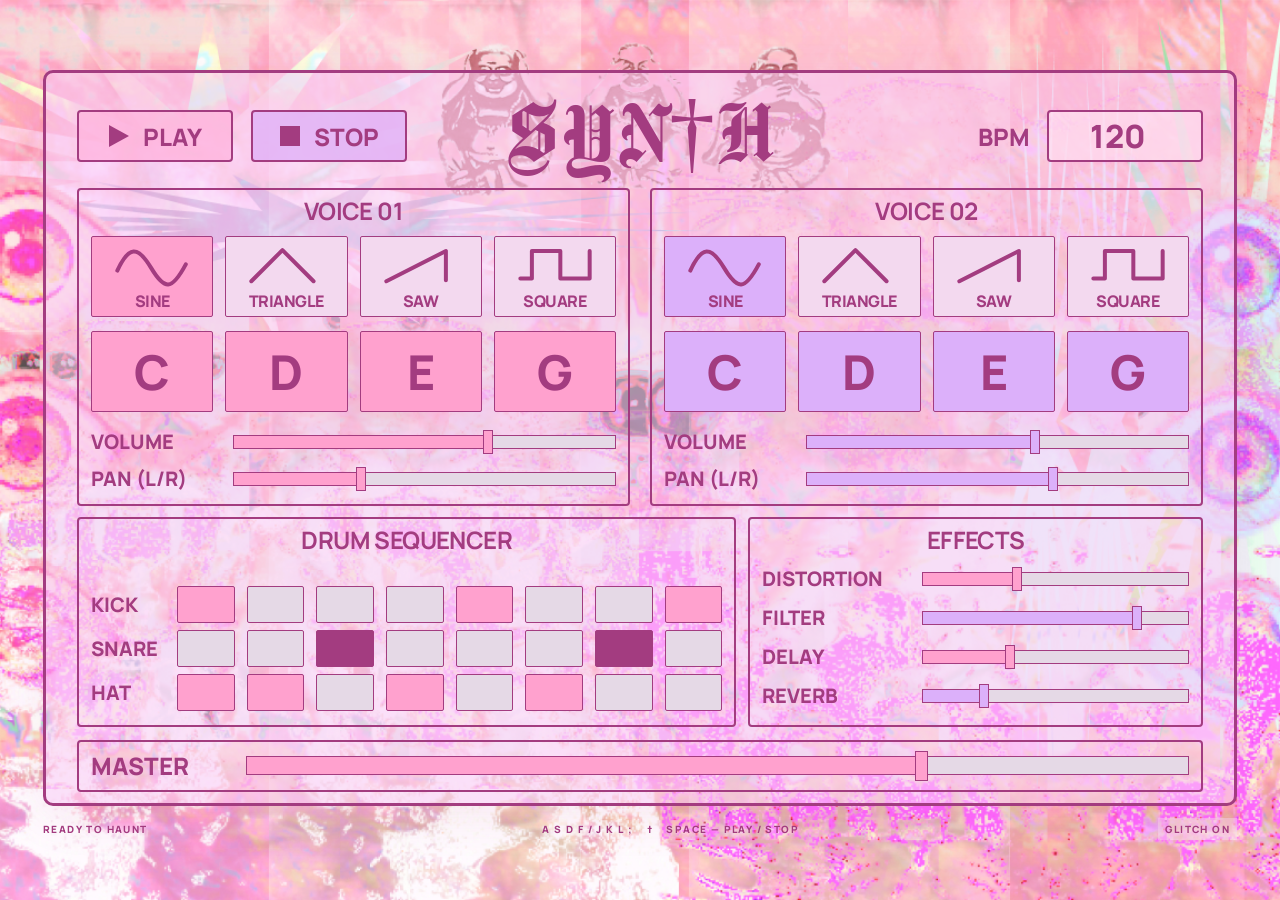
==== index.html @ 4d98a6cd "Update Site source" ====
<!doctype html>
<html lang="ru">
<head>
  <meta charset="utf-8">
  <meta name="viewport" content="width=device-width, initial-scale=1">
  <meta name="theme-color" content="#f5c4ef">
  <meta name="description" content="SYN†H — двухголосный witch house синтезатор и барабанный секвенсор.">
  <title>SYN†H — pink ritual</title>
  <link rel="icon" href="data:image/svg+xml,%3Csvg xmlns='http://www.w3.org/2000/svg' viewBox='0 0 64 64'%3E%3Crect width='64' height='64' rx='12' fill='%23f5c4ef'/%3E%3Ctext x='32' y='48' text-anchor='middle' font-size='52' fill='%23a33c80'%3E†%3C/text%3E%3C/svg%3E">
  <link rel="stylesheet" href="stylesheets/synth.css">
  <script src="javascripts/synth.js" defer></script>
</head>
<body>
  <div class="background" aria-hidden="true"></div>
  <div class="glitch glitch-one" aria-hidden="true"></div>
  <div class="glitch glitch-two" aria-hidden="true"></div>
  <main class="instrument" aria-label="Синтезатор SYN†H">
    <header class="transport">
      <div class="transport-buttons">
        <button id="play" aria-label="Запустить секвенсор" aria-pressed="false"><span class="play-icon"></span> PLAY</button>
        <button id="stop" aria-label="Остановить секвенсор"><span class="stop-icon"></span> STOP</button>
      </div>
      <h1 aria-label="SYNTH">SYN†H</h1>
      <label class="tempo">BPM <input id="bpm" type="number" min="45" max="180" value="120" aria-label="Темп, ударов в минуту"></label>
    </header>
    <div class="voices" id="voices"></div>
    <div class="lower-panels">
      <section class="drums" aria-labelledby="drums-title">
        <h2 id="drums-title">DRUM SEQUENCER</h2>
        <div id="drum-grid"></div>
      </section>
      <section class="effects" aria-labelledby="effects-title">
        <h2 id="effects-title">EFFECTS</h2>
        <label>DISTORTION <input id="distortion" type="range" min="0" max="100" value="35" aria-label="Distortion"></label>
        <label>FILTER <input id="filter" type="range" min="0" max="100" value="82" aria-label="Частота фильтра"></label>
        <label>DELAY <input id="delay" type="range" min="0" max="100" value="32" aria-label="Delay"></label>
        <label>REVERB <input id="reverb" type="range" min="0" max="100" value="22" aria-label="Reverb"></label>
      </section>
    </div>
    <label class="master">MASTER <input id="master" type="range" min="0" max="100" value="72" aria-label="Общая громкость"></label>
  </main>
  <footer><span id="status" role="status">READY TO HAUNT</span><span>A S D F / J K L ; <span class="divider">†</span> SPACE — PLAY / STOP</span><button id="motion" aria-pressed="true" aria-label="Анимация фона">GLITCH ON</button></footer>
</body>
</html>
---- stylesheets/synth.css ----
@font-face{font-family:Manrope;src:url('../fonts/Manrope-Bold.ttf') format('truetype');font-weight:700;font-display:swap}
@font-face{font-family:Manrope;src:url('../fonts/Manrope-ExtraBold.ttf') format('truetype');font-weight:800;font-display:swap}
@font-face{font-family:'Manufacturing Consent';src:url('../fonts/ManufacturingConsent-Regular.ttf') format('truetype');font-weight:400;font-display:swap}
:root{font-family:Manrope,Arial,sans-serif;color:#a33c80;font-weight:800;--ink:#a33c80;--pink:#ffa1ce;--purple:#dcb0fa;--empty:#e5d9e6}
*{box-sizing:border-box}body{margin:0;min-height:100svh;display:flex;flex-direction:column;justify-content:center;align-items:center;padding:32px 24px 22px;background:#f8c4df}button,input{font:inherit;color:inherit}button{cursor:pointer}button:focus-visible,input:focus-visible{outline:3px solid #7a2565;outline-offset:4px}button{touch-action:manipulation}button:disabled{cursor:wait}
.background,.glitch{position:fixed;inset:0;background:url('../images/background.jpg') center/cover no-repeat;pointer-events:none;z-index:-2}.background{animation:drift 23s ease-in-out infinite alternate}.glitch{z-index:-1;opacity:0}.glitch-one{animation:glitch-one 9s steps(1,end) infinite;mix-blend-mode:screen}.glitch-two{animation:glitch-two 13s steps(1,end) infinite;mix-blend-mode:multiply}
@keyframes drift{to{transform:scale(1.025) translate(-.4%,.25%)}}@keyframes glitch-one{0%,93%,96%,100%{opacity:0;transform:none;clip-path:inset(0)}94%{opacity:.55;transform:translateX(9px);clip-path:inset(19% 0 69%)}95%{opacity:.4;transform:translateX(-7px);clip-path:inset(68% 0 19%)}}@keyframes glitch-two{0%,88%,92%,100%{opacity:0}89%{opacity:.32;transform:translateX(-11px);clip-path:inset(43% 0 51%);filter:hue-rotate(35deg)}90%{opacity:.2;transform:translateX(6px);clip-path:inset(79% 0 13%)}}
body.still .background,body.still .glitch{animation:none}.instrument{width:min(1194px,100%);border:3px solid var(--ink);border-radius:10px;padding:26px 31px 11px;background:rgba(247,203,244,.55);box-shadow:0 8px 50px #ab317519;backdrop-filter:blur(.5px)}.transport{display:grid;grid-template-columns:1fr 1fr 1fr;align-items:center;margin-bottom:25px;height:64px}.transport-buttons{display:flex;gap:18px}.transport-buttons button{height:52px;min-width:156px;border:2px solid var(--ink);border-radius:4px;background:#ffb3dcbb;display:flex;gap:14px;align-items:center;justify-content:center;font-size:24px}.transport-buttons #stop{background:#e3b4f7d9}.transport-buttons button:hover{filter:brightness(1.05)}#play[aria-pressed=true]{background:var(--ink);color:#ffd7f0;box-shadow:0 0 22px #e685d7}.play-icon{width:0;height:0;border-top:11px solid transparent;border-bottom:11px solid transparent;border-left:20px solid currentColor}.stop-icon{width:20px;height:20px;background:currentColor}h1{font:400 92px/.8 'Manufacturing Consent',serif;text-align:center;margin:0;white-space:nowrap;transform:translateY(-2px)}.tempo{justify-self:end;display:flex;gap:17px;align-items:center;font-size:24px}.tempo input{width:156px;height:52px;border:2px solid var(--ink);border-radius:4px;background:#ffdfefbb;text-align:center;font-size:32px;outline-offset:3px}.voices{display:grid;grid-template-columns:1fr 1fr;gap:20px}section{border:2px solid var(--ink);border-radius:4px}h2{font-size:24px;line-height:1.4;margin:4px 0 8px;text-align:center;letter-spacing:-.6px}.voice{padding:0 12px 13px;--accent:var(--pink)}.voice:nth-child(2){--accent:var(--purple)}.waveforms,.notes{display:grid;grid-template-columns:repeat(4,1fr);gap:12px}.waveforms{margin-bottom:14px}.wave{height:81px;background:#f3d9ef;border:1px solid var(--ink);border-radius:2px;padding:6px 8px 4px;display:flex;flex-direction:column;align-items:center;justify-content:center;gap:1px}.wave svg{width:90px;max-width:100%;height:48px;fill:none;stroke:currentColor;stroke-width:4.5;stroke-linecap:round;stroke-linejoin:round}.wave span{font-size:16px;line-height:1.2;letter-spacing:-.5px}.wave[aria-pressed=true]{background:var(--accent)}.wave:hover,.note:hover{filter:brightness(1.05)}.note{height:81px;font-size:48px;line-height:1;border:1px solid var(--ink);border-radius:2px;background:var(--accent)}.note[aria-pressed=false]{background:#eed7e9;color:#ac7b9b}.note.sounding{background:var(--ink);color:#ffe4f5;box-shadow:0 0 17px #b43a8144}.channel-controls{display:grid;gap:13px;margin-top:18px}.channel-controls label,.effects label{display:grid;grid-template-columns:130px 1fr;align-items:center;font-size:20px;line-height:1.2;gap:12px}input[type=range]{--fill:50%;--accent:var(--pink);appearance:none;-webkit-appearance:none;width:100%;min-width:0;height:14px;margin:0;border:1px solid var(--ink);border-radius:0;background:linear-gradient(to right,var(--accent) 0 var(--fill),var(--empty) var(--fill) 100%);cursor:ew-resize}.voice:nth-child(2) input{--accent:var(--purple)}input[type=range]::-webkit-slider-thumb{appearance:none;width:10px;height:24px;border:1px solid var(--ink);background:var(--accent);border-radius:0}input[type=range]::-moz-range-thumb{width:8px;height:22px;border:1px solid var(--ink);background:var(--accent);border-radius:0}.lower-panels{display:grid;grid-template-columns:1.45fr 1fr;gap:12px;margin-top:11px}.drums,.effects{padding:0 12px 14px}.drums h2{margin-bottom:29px}.drum-row{display:grid;grid-template-columns:74px repeat(8,1fr);gap:12px;align-items:center;margin-bottom:7px}.drum-row:last-child{margin-bottom:0}.drum-name{font-size:20px;background:none;border:0;padding:0;text-align:left}.drum-name:hover{color:#70245c}.step{height:37px;border:1px solid var(--ink);border-radius:2px;background:var(--empty);position:relative}.step[aria-pressed=true]{background:var(--pink)}.snare .step[aria-pressed=true]{background:var(--ink)}.step.current:after{content:'';position:absolute;left:8%;right:8%;bottom:3px;height:3px;background:var(--ink)}.step.current[aria-pressed=true]{box-shadow:0 0 0 2px #fff6 inset}.snare .step.current[aria-pressed=true]:after{background:#ffd1ed}.effects{display:grid;gap:15px;align-content:start}.effects h2{margin-bottom:-5px}.effects label{grid-template-columns:148px 1fr}.effects label:nth-of-type(even) input{--accent:var(--purple)}.master{display:grid;grid-template-columns:143px 1fr;gap:12px;align-items:center;margin-top:13px;border:2px solid var(--ink);border-radius:4px;padding:9px 12px;font-size:24px;line-height:1.25}.master input{height:19px}.master input::-webkit-slider-thumb{height:30px;width:13px}footer{width:min(1194px,100%);display:flex;justify-content:space-between;align-items:center;gap:14px;font-size:10px;letter-spacing:1.4px;margin-top:12px;text-shadow:0 1px 5px #fff}footer button{font-size:10px;letter-spacing:1.4px;border:0;background:#f7d6ed80;padding:4px 7px}.divider{padding:0 10px}#status{min-width:140px}
@media(min-width:1400px) and (min-height:800px){body{padding-top:33px}.instrument{min-height:748px}.transport{margin-bottom:26px;height:64px}.voice{padding-bottom:17px}.channel-controls{gap:19px}.lower-panels{margin-top:11px}.drums,.effects{padding-bottom:16px}.effects{gap:17px}.master{margin-top:13px}}
@media(max-width:1100px){.instrument{padding:22px}.transport-buttons{gap:10px}.transport-buttons button{min-width:110px;font-size:20px}h1{font-size:78px}.tempo{font-size:20px;gap:8px}.tempo input{width:110px}.waveforms,.notes{gap:8px}.channel-controls label{grid-template-columns:105px 1fr;font-size:16px}.lower-panels{grid-template-columns:1.4fr 1fr}.drum-row{gap:7px;grid-template-columns:60px repeat(8,1fr)}.drum-name{font-size:16px}.effects label{grid-template-columns:116px 1fr;font-size:16px}.wave span{font-size:12px}h2{font-size:21px}}
@media(max-width:720px){body{padding:18px 12px;justify-content:flex-start}.instrument{padding:17px 12px 12px}.transport{grid-template-columns:1fr auto;gap:18px;height:auto;margin-bottom:20px}.transport h1{grid-row:1;grid-column:1/-1;font-size:78px}.transport-buttons{grid-row:2;gap:8px}.transport-buttons button{min-width:86px;height:42px;font-size:16px;gap:8px}.play-icon{border-top-width:8px;border-bottom-width:8px;border-left-width:13px}.stop-icon{width:14px;height:14px}.tempo{font-size:16px;grid-row:2}.tempo input{width:77px;height:42px;font-size:23px}.voices{grid-template-columns:1fr;gap:12px}.voice{padding:0 10px 14px}.wave span{font-size:12px}.wave{height:70px}.note{height:66px;font-size:38px}.channel-controls label{grid-template-columns:100px 1fr}.lower-panels{grid-template-columns:1fr}.drums h2{margin-bottom:17px}.drum-row{grid-template-columns:55px repeat(8,1fr);gap:6px}.step{height:33px}.effects{gap:15px;padding-bottom:18px}.effects label{grid-template-columns:125px 1fr}.master{grid-template-columns:90px 1fr;font-size:18px}footer{flex-wrap:wrap;font-size:9px;letter-spacing:.5px}footer>span:nth-child(2){display:none}}
@media(prefers-reduced-motion:reduce){.background,.glitch{animation:none}*{scroll-behavior:auto}}
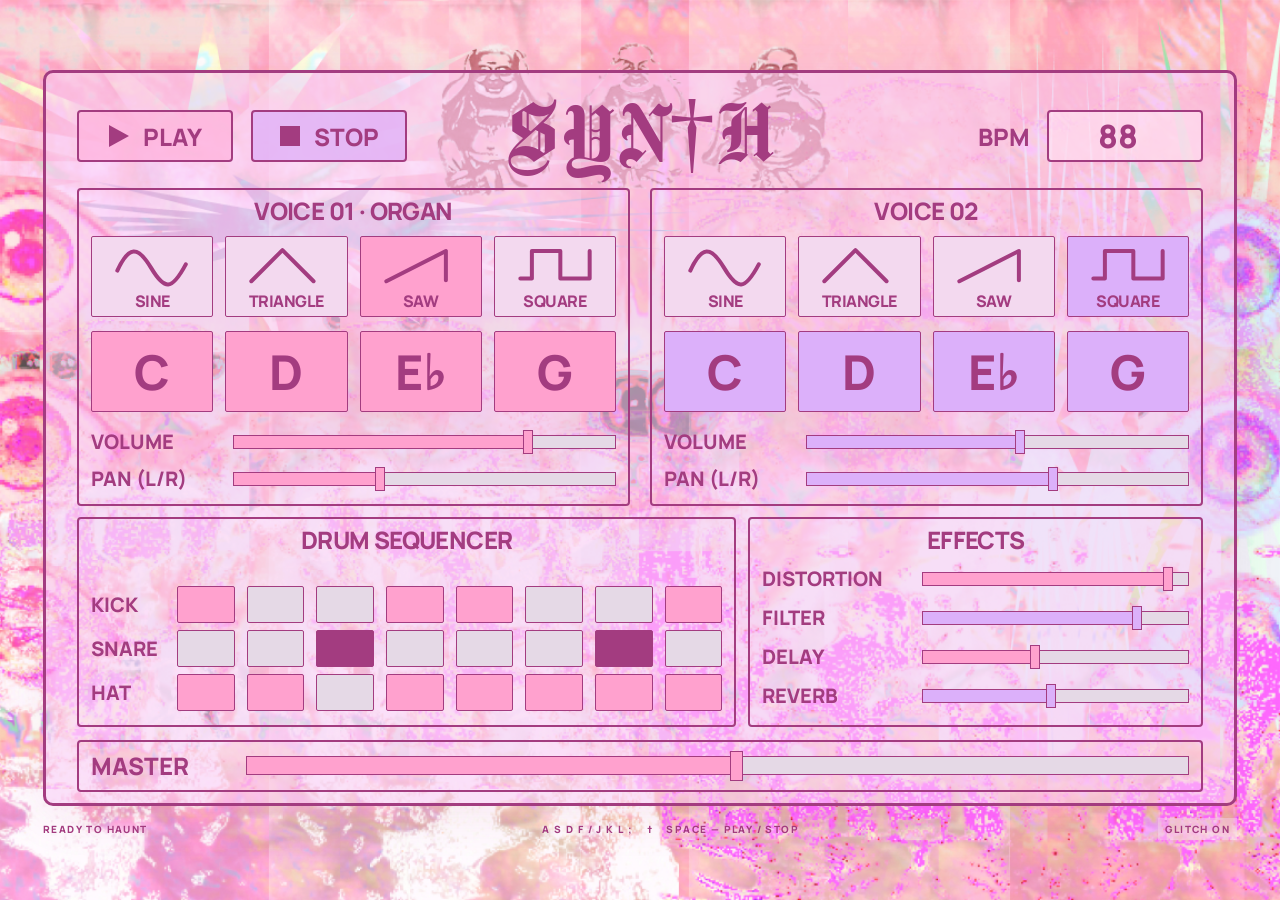
==== commit 8db0559d: "Подготовлен синтезатор" ====
--- a/index.html
+++ b/index.html
@@ -7,8 +7,9 @@
   <meta name="description" content="SYN†H — двухголосный witch house синтезатор и барабанный секвенсор.">
   <title>SYN†H — pink ritual</title>
   <link rel="icon" href="data:image/svg+xml,%3Csvg xmlns='http://www.w3.org/2000/svg' viewBox='0 0 64 64'%3E%3Crect width='64' height='64' rx='12' fill='%23f5c4ef'/%3E%3Ctext x='32' y='48' text-anchor='middle' font-size='52' fill='%23a33c80'%3E†%3C/text%3E%3C/svg%3E">
-  <link rel="stylesheet" href="stylesheets/synth.css">
-  <script src="javascripts/synth.js" defer></script>
+  <link rel="stylesheet" href="stylesheets/style.css">
+  <link rel="stylesheet" href="stylesheets/layout.css">
+  <script src="javascripts/script.js" defer></script>
 </head>
 <body>
   <div class="background" aria-hidden="true"></div>
@@ -21,7 +22,7 @@
         <button id="stop" aria-label="Остановить секвенсор"><span class="stop-icon"></span> STOP</button>
       </div>
       <h1 aria-label="SYNTH">SYN†H</h1>
-      <label class="tempo">BPM <input id="bpm" type="number" min="45" max="180" value="120" aria-label="Темп, ударов в минуту"></label>
+      <label class="tempo">BPM <input id="bpm" type="number" min="45" max="180" value="88" aria-label="Темп, ударов в минуту"></label>
     </header>
     <div class="voices" id="voices"></div>
     <div class="lower-panels">
@@ -31,13 +32,13 @@
       </section>
       <section class="effects" aria-labelledby="effects-title">
         <h2 id="effects-title">EFFECTS</h2>
-        <label>DISTORTION <input id="distortion" type="range" min="0" max="100" value="35" aria-label="Distortion"></label>
+        <label>DISTORTION <input id="distortion" type="range" min="0" max="100" value="94" aria-label="Distortion"></label>
         <label>FILTER <input id="filter" type="range" min="0" max="100" value="82" aria-label="Частота фильтра"></label>
-        <label>DELAY <input id="delay" type="range" min="0" max="100" value="32" aria-label="Delay"></label>
-        <label>REVERB <input id="reverb" type="range" min="0" max="100" value="22" aria-label="Reverb"></label>
+        <label>DELAY <input id="delay" type="range" min="0" max="100" value="42" aria-label="Delay"></label>
+        <label>REVERB <input id="reverb" type="range" min="0" max="100" value="48" aria-label="Reverb"></label>
       </section>
     </div>
-    <label class="master">MASTER <input id="master" type="range" min="0" max="100" value="72" aria-label="Общая громкость"></label>
+    <label class="master">MASTER <input id="master" type="range" min="0" max="100" value="52" aria-label="Общая громкость"></label>
   </main>
   <footer><span id="status" role="status">READY TO HAUNT</span><span>A S D F / J K L ; <span class="divider">†</span> SPACE — PLAY / STOP</span><button id="motion" aria-pressed="true" aria-label="Анимация фона">GLITCH ON</button></footer>
 </body>
--- a/stylesheets/style.css
+++ b/stylesheets/style.css
@@ -0,0 +1,14 @@
+@import url("reset.css");
+
+@font-face{font-family:Manrope;src:url('../fonts/Manrope-Bold.ttf') format('truetype');font-weight:700;font-display:swap}
+@font-face{font-family:Manrope;src:url('../fonts/Manrope-ExtraBold.ttf') format('truetype');font-weight:800;font-display:swap}
+@font-face{font-family:'Manufacturing Consent';src:url('../fonts/ManufacturingConsent-Regular.ttf') format('truetype');font-weight:400;font-display:swap}
+:root{font-family:Manrope,Arial,sans-serif;color:#a33c80;font-weight:800;--ink:#a33c80;--pink:#ffa1ce;--purple:#dcb0fa;--empty:#e5d9e6}
+*{box-sizing:border-box}body{margin:0;line-height:normal;min-height:100svh;display:flex;flex-direction:column;justify-content:center;align-items:center;padding:32px 24px 22px;background:#f8c4df}button,input{font:inherit;color:inherit}button{cursor:pointer}button:focus-visible,input:focus-visible{outline:3px solid #7a2565;outline-offset:4px}button{touch-action:manipulation}button:disabled{cursor:wait}
+.background,.glitch{position:fixed;inset:0;background:url('../images/background.jpg') center/cover no-repeat;pointer-events:none;z-index:-2}.background{animation:drift 23s ease-in-out infinite alternate}.glitch{z-index:-1;opacity:0;transform-origin:center}.glitch-one{mix-blend-mode:screen}.glitch-two{mix-blend-mode:multiply}
+@keyframes drift{to{transform:scale(1.025) translate(-.4%,.25%)}}
+.glitch-burst .glitch-one{animation:rupture-light 1.6s steps(1,end) both}.glitch-burst .glitch-two{animation:rupture-dark 1.6s steps(1,end) both}.glitch-burst .background{animation:rupture-base 1.6s steps(1,end) both}
+@keyframes rupture-light{0%{opacity:.95;transform:scale(1.65) translate(22%,-12%) skewX(-28deg);filter:hue-rotate(160deg) saturate(7);clip-path:polygon(0 9%,100% 9%,100% 20%,0 20%,0 43%,100% 43%,100% 54%,0 54%,0 79%,100% 79%,100% 88%,0 88%)}30%{opacity:.85;transform:scale(1.45) translate(-26%,14%) skewX(32deg);filter:hue-rotate(260deg) saturate(5);clip-path:polygon(0 22%,100% 22%,100% 35%,0 35%,0 66%,100% 66%,100% 77%,0 77%)}65%{opacity:.9;transform:scale(1.65) translate(8%,-13%) skewX(-8deg);filter:hue-rotate(90deg) saturate(8);clip-path:polygon(0 10%,100% 10%,100% 26%,0 26%,0 40%,100% 40%,100% 59%,0 59%,0 76%,100% 76%,100% 92%,0 92%)}100%{opacity:0;transform:none}}
+@keyframes rupture-dark{0%{opacity:.7;transform:scale(1.25) translate(-12%,8%);filter:invert(.8) hue-rotate(70deg) saturate(5);clip-path:inset(58% 0 24%)}30%{opacity:.8;transform:scale(1.7) translate(25%,-16%) skewY(12deg);filter:invert(.7) hue-rotate(210deg) saturate(6);clip-path:inset(7% 0 61%)}65%{opacity:.8;transform:scale(1.2) translate(-16%,4%);filter:invert(.9) hue-rotate(320deg) saturate(6);clip-path:polygon(0 15%,100% 15%,100% 24%,0 24%,0 74%,100% 74%,100% 88%,0 88%)}100%{opacity:0;transform:none}}
+@keyframes rupture-base{0%{transform:scale(1.04) translateX(-1%);filter:hue-rotate(12deg)}30%{transform:scale(1.05) translateX(1.2%);filter:hue-rotate(-15deg)}65%{transform:scale(1.03) translateY(-.7%);filter:hue-rotate(10deg)}100%{transform:none;filter:none}}
+body.still .background,body.still .glitch{animation:none!important}body.still .glitch{opacity:0}.instrument{width:min(1194px,100%);border:3px solid var(--ink);border-radius:10px;padding:26px 31px 11px;background:rgba(247,203,244,.55);box-shadow:0 8px 50px #ab317519;backdrop-filter:blur(.5px)}.transport{display:grid;grid-template-columns:1fr 1fr 1fr;align-items:center;margin-bottom:25px;height:64px}.transport-buttons{display:flex;gap:18px}.transport-buttons button{height:52px;min-width:156px;border:2px solid var(--ink);border-radius:4px;background:#ffb3dcbb;display:flex;gap:14px;align-items:center;justify-content:center;font-size:24px}.transport-buttons #stop{background:#e3b4f7d9}.transport-buttons button:hover{filter:brightness(1.05)}#play[aria-pressed=true]{background:var(--ink);color:#ffd7f0;box-shadow:0 0 22px #e685d7}.play-icon{width:0;height:0;border-top:11px solid transparent;border-bottom:11px solid transparent;border-left:20px solid currentColor}.stop-icon{width:20px;height:20px;background:currentColor}h1{font:400 92px/.8 'Manufacturing Consent',serif;text-align:center;margin:0;white-space:nowrap;transform:translateY(-2px)}.tempo{justify-self:end;display:flex;gap:17px;align-items:center;font-size:24px}.tempo input{width:156px;height:52px;border:2px solid var(--ink);border-radius:4px;background:#ffdfefbb;text-align:center;font-size:32px;outline-offset:3px}.voices{display:grid;grid-template-columns:1fr 1fr;gap:20px}section{border:2px solid var(--ink);border-radius:4px}h2{font-size:24px;line-height:1.4;margin:4px 0 8px;text-align:center;letter-spacing:-.6px}.voice{padding:0 12px 13px;--accent:var(--pink)}.voice:nth-child(2){--accent:var(--purple)}.waveforms,.notes{display:grid;grid-template-columns:repeat(4,1fr);gap:12px}.waveforms{margin-bottom:14px}.wave{height:81px;background:#f3d9ef;border:1px solid var(--ink);border-radius:2px;padding:6px 8px 4px;display:flex;flex-direction:column;align-items:center;justify-content:center;gap:1px}.wave svg{width:90px;max-width:100%;height:48px;fill:none;stroke:currentColor;stroke-width:4.5;stroke-linecap:round;stroke-linejoin:round}.wave span{font-size:16px;line-height:1.2;letter-spacing:-.5px}.wave[aria-pressed=true]{background:var(--accent)}.wave:hover,.note:hover{filter:brightness(1.05)}.note{height:81px;font-size:48px;line-height:1;border:1px solid var(--ink);border-radius:2px;background:var(--accent)}.note[aria-pressed=false]{background:#eed7e9;color:#ac7b9b}.note.sounding{background:var(--ink);color:#ffe4f5;box-shadow:0 0 17px #b43a8144}.channel-controls{display:grid;gap:13px;margin-top:18px}.channel-controls label,.effects label{display:grid;grid-template-columns:130px 1fr;align-items:center;font-size:20px;line-height:1.2;gap:12px}input[type=range]{--fill:50%;--accent:var(--pink);appearance:none;-webkit-appearance:none;width:100%;min-width:0;height:14px;margin:0;border:1px solid var(--ink);border-radius:0;background:linear-gradient(to right,var(--accent) 0 var(--fill),var(--empty) var(--fill) 100%);cursor:ew-resize}.voice:nth-child(2) input{--accent:var(--purple)}input[type=range]::-webkit-slider-thumb{appearance:none;width:10px;height:24px;border:1px solid var(--ink);background:var(--accent);border-radius:0}input[type=range]::-moz-range-thumb{width:8px;height:22px;border:1px solid var(--ink);background:var(--accent);border-radius:0}.lower-panels{display:grid;grid-template-columns:1.45fr 1fr;gap:12px;margin-top:11px}.drums,.effects{padding:0 12px 14px}.drums h2{margin-bottom:29px}.drum-row{display:grid;grid-template-columns:74px repeat(8,1fr);gap:12px;align-items:center;margin-bottom:7px}.drum-row:last-child{margin-bottom:0}.drum-name{font-size:20px;background:none;border:0;padding:0;text-align:left}.drum-name:hover{color:#70245c}.step{height:37px;border:1px solid var(--ink);border-radius:2px;background:var(--empty);position:relative}.step[aria-pressed=true]{background:var(--pink)}.snare .step[aria-pressed=true]{background:var(--ink)}.step.current:after{content:'';position:absolute;left:8%;right:8%;bottom:3px;height:3px;background:var(--ink)}.step.current[aria-pressed=true]{box-shadow:0 0 0 2px #fff6 inset}.snare .step.current[aria-pressed=true]:after{background:#ffd1ed}.effects{display:grid;gap:15px;align-content:start}.effects h2{margin-bottom:-5px}.effects label{grid-template-columns:148px 1fr}.effects label:nth-of-type(even) input{--accent:var(--purple)}.master{display:grid;grid-template-columns:143px 1fr;gap:12px;align-items:center;margin-top:13px;border:2px solid var(--ink);border-radius:4px;padding:9px 12px;font-size:24px;line-height:1.25}.master input{height:19px}.master input::-webkit-slider-thumb{height:30px;width:13px}footer{width:min(1194px,100%);display:flex;justify-content:space-between;align-items:center;gap:14px;font-size:10px;letter-spacing:1.4px;margin-top:12px;text-shadow:0 1px 5px #fff}footer button{font-size:10px;letter-spacing:1.4px;border:0;background:#f7d6ed80;padding:4px 7px}.divider{padding:0 10px}#status{min-width:140px}
--- a/stylesheets/layout.css
+++ b/stylesheets/layout.css
@@ -0,0 +1,4 @@
+@media(min-width:1400px) and (min-height:800px){body{padding-top:33px}.instrument{min-height:748px}.transport{margin-bottom:26px;height:64px}.voice{padding-bottom:17px}.channel-controls{gap:19px}.lower-panels{margin-top:11px}.drums,.effects{padding-bottom:16px}.effects{gap:17px}.master{margin-top:13px}}
+@media(max-width:1100px){.instrument{padding:22px}.transport-buttons{gap:10px}.transport-buttons button{min-width:110px;font-size:20px}h1{font-size:78px}.tempo{font-size:20px;gap:8px}.tempo input{width:110px}.waveforms,.notes{gap:8px}.channel-controls label{grid-template-columns:105px 1fr;font-size:16px}.lower-panels{grid-template-columns:1.4fr 1fr}.drum-row{gap:7px;grid-template-columns:60px repeat(8,1fr)}.drum-name{font-size:16px}.effects label{grid-template-columns:116px 1fr;font-size:16px}.wave span{font-size:12px}h2{font-size:21px}}
+@media(max-width:720px){body{padding:18px 12px;justify-content:flex-start}.instrument{padding:17px 12px 12px}.transport{grid-template-columns:1fr auto;gap:18px;height:auto;margin-bottom:20px}.transport h1{grid-row:1;grid-column:1/-1;font-size:78px}.transport-buttons{grid-row:2;gap:8px}.transport-buttons button{min-width:86px;height:42px;font-size:16px;gap:8px}.play-icon{border-top-width:8px;border-bottom-width:8px;border-left-width:13px}.stop-icon{width:14px;height:14px}.tempo{font-size:16px;grid-row:2}.tempo input{width:77px;height:42px;font-size:23px}.voices{grid-template-columns:1fr;gap:12px}.voice{padding:0 10px 14px}.wave span{font-size:12px}.wave{height:70px}.note{height:66px;font-size:38px}.channel-controls label{grid-template-columns:100px 1fr}.lower-panels{grid-template-columns:1fr}.drums h2{margin-bottom:17px}.drum-row{grid-template-columns:55px repeat(8,1fr);gap:6px}.step{height:33px}.effects{gap:15px;padding-bottom:18px}.effects label{grid-template-columns:125px 1fr}.master{grid-template-columns:90px 1fr;font-size:18px}footer{flex-wrap:wrap;font-size:9px;letter-spacing:.5px}footer>span:nth-child(2){display:none}}
+@media(prefers-reduced-motion:reduce){.background,.glitch{animation:none!important}.glitch{opacity:0!important}*{scroll-behavior:auto}}
